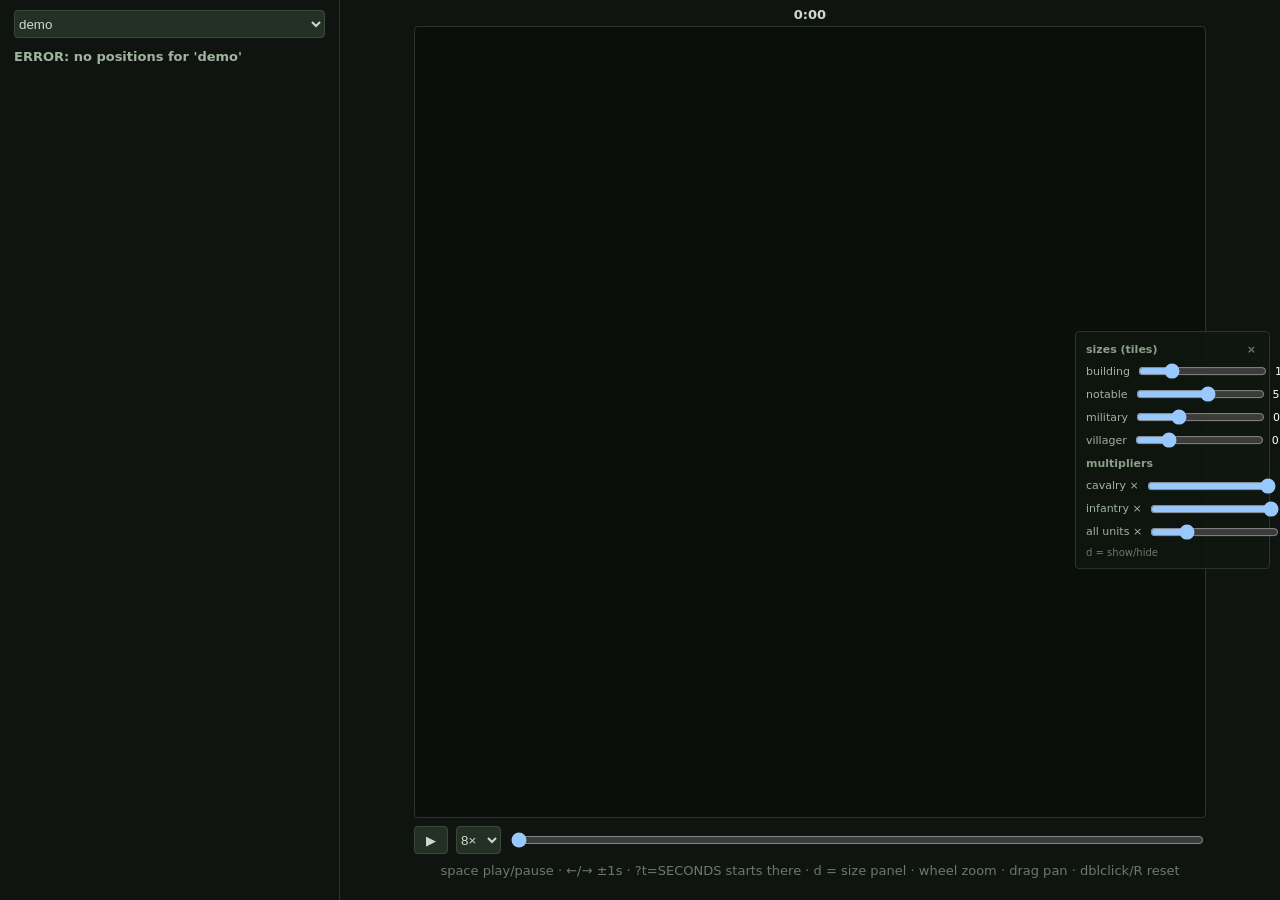
==== site/index.html @ e7f5932d "feat: publish compressed replay viewer on GitHub Pages" ====
<!doctype html>
<html>
<head>
<meta charset="utf-8">
<title>AoE2 map replay</title>
<link rel="stylesheet" href="style.css">
</head>
<body>
<div id="left">
  <select id="replay" title="pick a replay"></select>
  <div id="mapname">loading...</div>
  <div id="scorebar"></div>
</div>
<div id="main">
  <div id="top">
    <span id="clock">0:00</span>
  </div>
  <canvas id="map" width="1080" height="1080"></canvas>
  <div id="bar">
    <button id="play">&#9654;</button>
    <select id="speed">
      <option value="1">1&times;</option>
      <option value="2">2&times;</option>
      <option value="4">4&times;</option>
      <option value="8" selected>8&times;</option>
      <option value="16">16&times;</option>
      <option value="32">32&times;</option>
    </select>
    <input id="seek" type="range" min="0" max="100" step="0.1" value="0">
  </div>
  <div id="hint">space play/pause &middot; &larr;/&rarr; &plusmn;1s &middot; ?t=SECONDS starts there &middot; d = size panel &middot; wheel zoom &middot; drag pan &middot; dblclick/R reset</div>
</div>
<div id="dbg">
  <div class="dhead">sizes (tiles) <span id="dbghide" title="hide (d)">&times;</span></div>
  <div class="drow"><label>building</label><input type="range" min="0.5" max="4" step="0.05" data-size="bld"><span class="dval"></span></div>
  <div class="drow"><label>notable</label><input type="range" min="1" max="8" step="0.1" data-size="notable"><span class="dval"></span></div>
  <div class="drow"><label>military</label><input type="range" min="0.2" max="2" step="0.05" data-size="unit"><span class="dval"></span></div>
  <div class="drow"><label>villager</label><input type="range" min="0.2" max="1.5" step="0.05" data-size="vill"><span class="dval"></span></div>
  <div class="dhead">multipliers</div>
  <div class="drow"><label>cavalry &times;</label><input type="range" min="0.5" max="3" step="0.05" data-size="cav"><span class="dval"></span></div>
  <div class="drow"><label>infantry &times;</label><input type="range" min="0.3" max="2" step="0.05" data-size="inf"><span class="dval"></span></div>
  <div class="drow"><label>all units &times;</label><input type="range" min="0.3" max="3" step="0.05" data-size="dot"><span class="dval"></span></div>
  <div class="dfoot">d = show/hide</div>
</div>
<script src="icons.js"></script>
<script src="hp.js"></script>
<script src="app.js"></script>
</body>
</html>
---- site/style.css ----
:root { color-scheme: dark; }
* { box-sizing: border-box; }
body {
  margin: 0; background: #101410; color: #cfd8cf;
  font: 13px/1.4 system-ui, sans-serif;
  display: flex; min-height: 100vh;
}
#left {
  width: 340px; flex: 0 0 340px; padding: 10px 14px;
  border-right: 1px solid #2c352c;
  display: flex; flex-direction: column; gap: 10px;
}
#replay {
  width: 100%; height: 28px; background: #233023; color: #cfd8cf;
  border: 1px solid #3c4a3c; border-radius: 4px;
}
#mapname { font-weight: 600; color: #9fb49f; }
#scorebar { display: flex; flex-direction: column; gap: 8px; }
#scorebar .thead {
  display: flex; align-items: baseline; gap: 6px;
  color: #6a7a6a; font-size: 10px; text-transform: uppercase;
  letter-spacing: .06em;
  border-bottom: 1px solid #2c352c; padding-bottom: 2px;
}
/* column labels share the .prow flex template so they sit over their
 * pop/eco columns */
#scorebar .thead .hdot { width: 10px; flex: 0 0 auto; }
#scorebar .thead .hname { flex: 1; }
#scorebar .thead .hpop { min-width: 3ch; text-align: right; }
#scorebar .thead .hage { min-width: 22px; }
#scorebar .thead .heco { min-width: 3.5ch; text-align: right; }
#scorebar .thead .hscore { min-width: 5.5ch; }
#scorebar .bars { display: flex; flex-direction: column; gap: 5px; }
#scorebar .bar-row { display: flex; align-items: flex-end; gap: 6px; }
#scorebar .barwrap { flex: 1; display: flex; flex-direction: column;
  gap: 2px; }
#scorebar .blabel { color: #8aa08a; font-size: 10px; font-weight: 700;
  text-transform: uppercase; letter-spacing: .06em; text-align: center; }
/* 3-digit space both sides (max possible count ~800) */
#scorebar .bbl, #scorebar .bbr { width: 3ch; color: #fff;
  font-variant-numeric: tabular-nums; }
#scorebar .bbr { text-align: right; }
/* team split bars: blue fills from the left, red from the right, the
 * divider at the teams' share (widths set inline from updateStrip) */
#scorebar .bar {
  height: 13px; display: flex; overflow: hidden;
  background: #0d130d; border: 1px solid #2c352c; border-radius: 4px;
}
#scorebar .bar .lb { background: #2b6ff5; }
#scorebar .bar .rb { background: #d43a3a; flex: 1; }
#scorebar .tgroup {
  background: #1a221a; border: 1px solid #2c352c; border-radius: 4px;
  padding: 4px 6px;
}
#scorebar .trow {
  display: flex; justify-content: space-between; align-items: baseline;
  border-bottom: 1px solid #2c352c; padding-bottom: 2px; margin-bottom: 3px;
}
#scorebar .tname { color: #8aa08a; font-size: 11px; font-weight: 700; }
#scorebar .tmeta { display: flex; gap: 6px; align-items: baseline; }
#scorebar .teco { color: #8aa08a; font-size: 11px; font-weight: 700;
  min-width: 3.5ch; text-align: right; font-variant-numeric: tabular-nums; }
#scorebar .tscore { font-weight: 700; color: #fff;
  min-width: 5.5ch; text-align: right; font-variant-numeric: tabular-nums; }
#scorebar .prow {
  display: flex; align-items: baseline; gap: 6px; padding: 1px 0;
}
#scorebar .prow.out { opacity: .45; }
#scorebar .prow.out .pname,
#scorebar .prow.out .pscore { text-decoration: line-through; }
#scorebar .pdot {
  width: 10px; height: 10px; border-radius: 3px; display: inline-block;
  align-self: center; border: 1px solid rgba(0,0,0,.6); flex: 0 0 auto;
}
#scorebar .pscore { font-weight: 700; color: #fff; min-width: 5.5ch;
  text-align: right; font-variant-numeric: tabular-nums; }
#scorebar .peco { color: #9fb49f; min-width: 3.5ch; text-align: right;
  font-variant-numeric: tabular-nums; }
#scorebar .pname { flex: 1; white-space: nowrap; overflow: hidden;
  text-overflow: ellipsis; }
#scorebar .ppop { color: #cfd8cf; min-width: 3ch; text-align: right; }
#scorebar .page { color: #8aa08a; min-width: 22px; text-align: center; }
#scorebar .page img { width: 20px; height: 20px; vertical-align: middle; }
#main {
  flex: 1; display: flex; flex-direction: column; align-items: center;
}
#top {
  width: 100%; display: flex; justify-content: center;
  padding: 6px 14px 2px; font-weight: 600;
}
#clock { font-variant-numeric: tabular-nums; }
#map {
  width: min(88vh, 92vw, 1040px); height: min(88vh, 92vw, 1040px);
  image-rendering: pixelated; background: #0a0f0a;
  border: 1px solid #2c352c; border-radius: 4px;
}
#bar {
  width: min(88vh, 92vw, 1040px); display: flex; gap: 8px;
  align-items: center; padding: 8px 0;
}
#seek { flex: 1; }
#play {
  width: 34px; height: 28px; background: #233023; color: #cfd8cf;
  border: 1px solid #3c4a3c; border-radius: 4px; cursor: pointer;
}
#speed {
  background: #233023; color: #cfd8cf; border: 1px solid #3c4a3c;
  border-radius: 4px; height: 28px;
}
#hint { color: #6a7a6a; padding-bottom: 8px; }
/* right-side debug panel: live drawing-size sliders (toggle with d) */
#dbg {
  position: fixed; right: 10px; top: 50%; transform: translateY(-50%);
  width: 195px; padding: 8px 10px; z-index: 5;
  background: rgba(16, 22, 16, .92); border: 1px solid #2c352c;
  border-radius: 4px; display: flex; flex-direction: column; gap: 5px;
}
#dbg.off { display: none; }
#dbg .dhead {
  color: #8aa08a; font-size: 11px; font-weight: 700; margin-top: 2px;
  display: flex; justify-content: space-between; align-items: baseline;
}
#dbghide { cursor: pointer; color: #6a7a6a; padding: 0 3px; }
#dbghide:hover { color: #fff; }
#dbg .drow { display: flex; align-items: center; gap: 6px; }
#dbg .drow label { width: 74px; color: #9fb49f; font-size: 11px;
  white-space: nowrap; }
#dbg .drow input[type=range] { flex: 1; height: 14px; }
#dbg .dval { width: 4ch; text-align: right; color: #fff;
  font-variant-numeric: tabular-nums; font-size: 11px; }
#dbg .dfoot { color: #6a7a6a; font-size: 10px; }
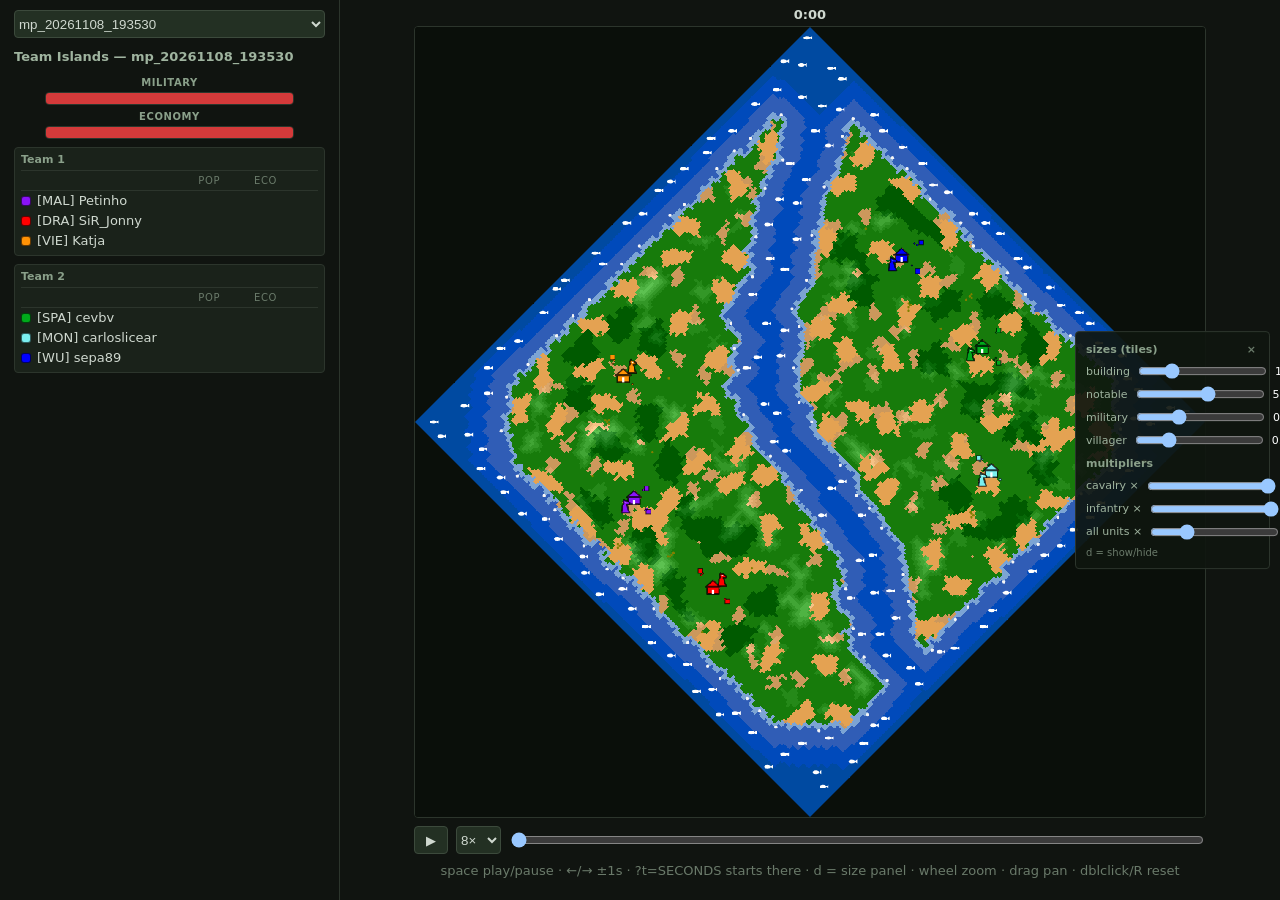
==== commit 1bd95358: "fix: publish stable resource snapshots" ====
--- a/site/index.html
+++ b/site/index.html
@@ -1,5 +1,5 @@
 <!doctype html>
-<html>
+<html data-default-tag="mp_20261108_193530">
 <head>
 <meta charset="utf-8">
 <title>AoE2 map replay</title>
